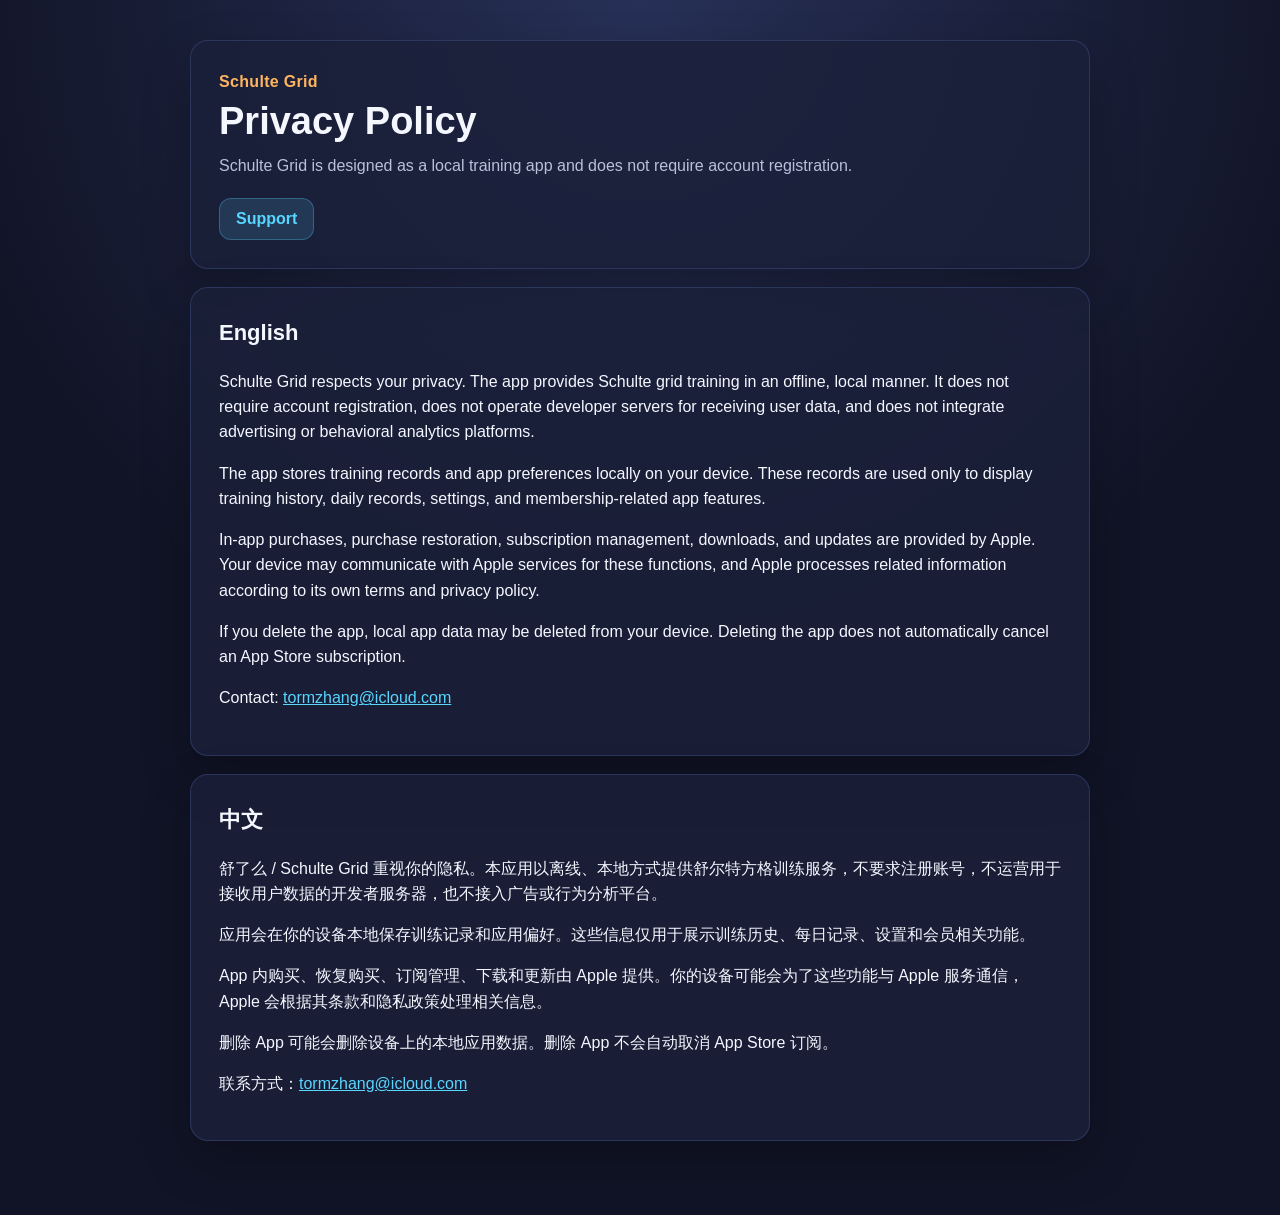
==== docs/privacy.html @ fb4a375d "Add files via upload" ====
<!doctype html>
<html lang="en">
<head>
  <meta charset="utf-8">
  <meta name="viewport" content="width=device-width, initial-scale=1">
  <title>Schulte Grid Privacy Policy</title>
  <link rel="stylesheet" href="styles.css">
</head>
<body>
  <main class="page">
    <section class="hero">
      <p class="eyebrow">Schulte Grid</p>
      <h1>Privacy Policy</h1>
      <p class="lead">Schulte Grid is designed as a local training app and does not require account registration.</p>
      <div class="actions">
        <a href="index.html">Support</a>
      </div>
    </section>

    <section class="section">
      <h2>English</h2>
      <p>Schulte Grid respects your privacy. The app provides Schulte grid training in an offline, local manner. It does not require account registration, does not operate developer servers for receiving user data, and does not integrate advertising or behavioral analytics platforms.</p>
      <p>The app stores training records and app preferences locally on your device. These records are used only to display training history, daily records, settings, and membership-related app features.</p>
      <p>In-app purchases, purchase restoration, subscription management, downloads, and updates are provided by Apple. Your device may communicate with Apple services for these functions, and Apple processes related information according to its own terms and privacy policy.</p>
      <p>If you delete the app, local app data may be deleted from your device. Deleting the app does not automatically cancel an App Store subscription.</p>
      <p>Contact: <a href="mailto:tormzhang@icloud.com">tormzhang@icloud.com</a></p>
    </section>

    <section class="section zh">
      <h2>中文</h2>
      <p>舒了么 / Schulte Grid 重视你的隐私。本应用以离线、本地方式提供舒尔特方格训练服务，不要求注册账号，不运营用于接收用户数据的开发者服务器，也不接入广告或行为分析平台。</p>
      <p>应用会在你的设备本地保存训练记录和应用偏好。这些信息仅用于展示训练历史、每日记录、设置和会员相关功能。</p>
      <p>App 内购买、恢复购买、订阅管理、下载和更新由 Apple 提供。你的设备可能会为了这些功能与 Apple 服务通信，Apple 会根据其条款和隐私政策处理相关信息。</p>
      <p>删除 App 可能会删除设备上的本地应用数据。删除 App 不会自动取消 App Store 订阅。</p>
      <p>联系方式：<a href="mailto:tormzhang@icloud.com">tormzhang@icloud.com</a></p>
    </section>
  </main>
</body>
</html>
---- docs/styles.css ----
:root {
  color-scheme: dark;
  --bg: #111426;
  --panel: rgba(27, 32, 58, 0.82);
  --text: #f5f7ff;
  --muted: #b9c1d9;
  --line: rgba(130, 160, 255, 0.18);
  --accent: #58d6ff;
  --accent-2: #ffb45f;
}

* {
  box-sizing: border-box;
}

body {
  margin: 0;
  font-family: -apple-system, BlinkMacSystemFont, "Segoe UI", sans-serif;
  background: radial-gradient(circle at top, #273057 0, var(--bg) 52%);
  color: var(--text);
  line-height: 1.58;
}

a {
  color: var(--accent);
}

.page {
  width: min(900px, calc(100% - 32px));
  margin: 0 auto;
  padding: 40px 0 56px;
}

.hero,
.section {
  background: var(--panel);
  border: 1px solid var(--line);
  border-radius: 18px;
  padding: 28px;
  margin-bottom: 18px;
  box-shadow: 0 20px 50px rgba(0, 0, 0, 0.24);
}

.eyebrow {
  margin: 0 0 6px;
  color: var(--accent-2);
  font-weight: 700;
  letter-spacing: 0.02em;
}

h1,
h2,
h3,
p {
  margin-top: 0;
}

h1 {
  font-size: 38px;
  line-height: 1.12;
  margin-bottom: 10px;
}

h2 {
  font-size: 22px;
  margin-bottom: 18px;
}

h3 {
  font-size: 17px;
  margin-bottom: 6px;
}

.lead {
  color: var(--muted);
  max-width: 680px;
}

.actions {
  display: flex;
  flex-wrap: wrap;
  gap: 10px;
  margin-top: 20px;
}

.actions a {
  display: inline-flex;
  align-items: center;
  justify-content: center;
  min-height: 42px;
  padding: 0 16px;
  border-radius: 12px;
  background: rgba(88, 214, 255, 0.14);
  border: 1px solid rgba(88, 214, 255, 0.28);
  text-decoration: none;
  font-weight: 700;
}

.item {
  border-top: 1px solid var(--line);
  padding-top: 16px;
  margin-top: 16px;
}

.item:first-of-type {
  border-top: 0;
  padding-top: 0;
  margin-top: 0;
}

.zh {
  font-family: -apple-system, BlinkMacSystemFont, "PingFang SC", "Microsoft YaHei", sans-serif;
}

.contact .note {
  color: var(--accent-2);
  font-size: 14px;
}

@media (max-width: 520px) {
  .page {
    width: min(100% - 24px, 900px);
    padding-top: 24px;
  }

  .hero,
  .section {
    padding: 22px;
    border-radius: 14px;
  }

  h1 {
    font-size: 31px;
  }
}
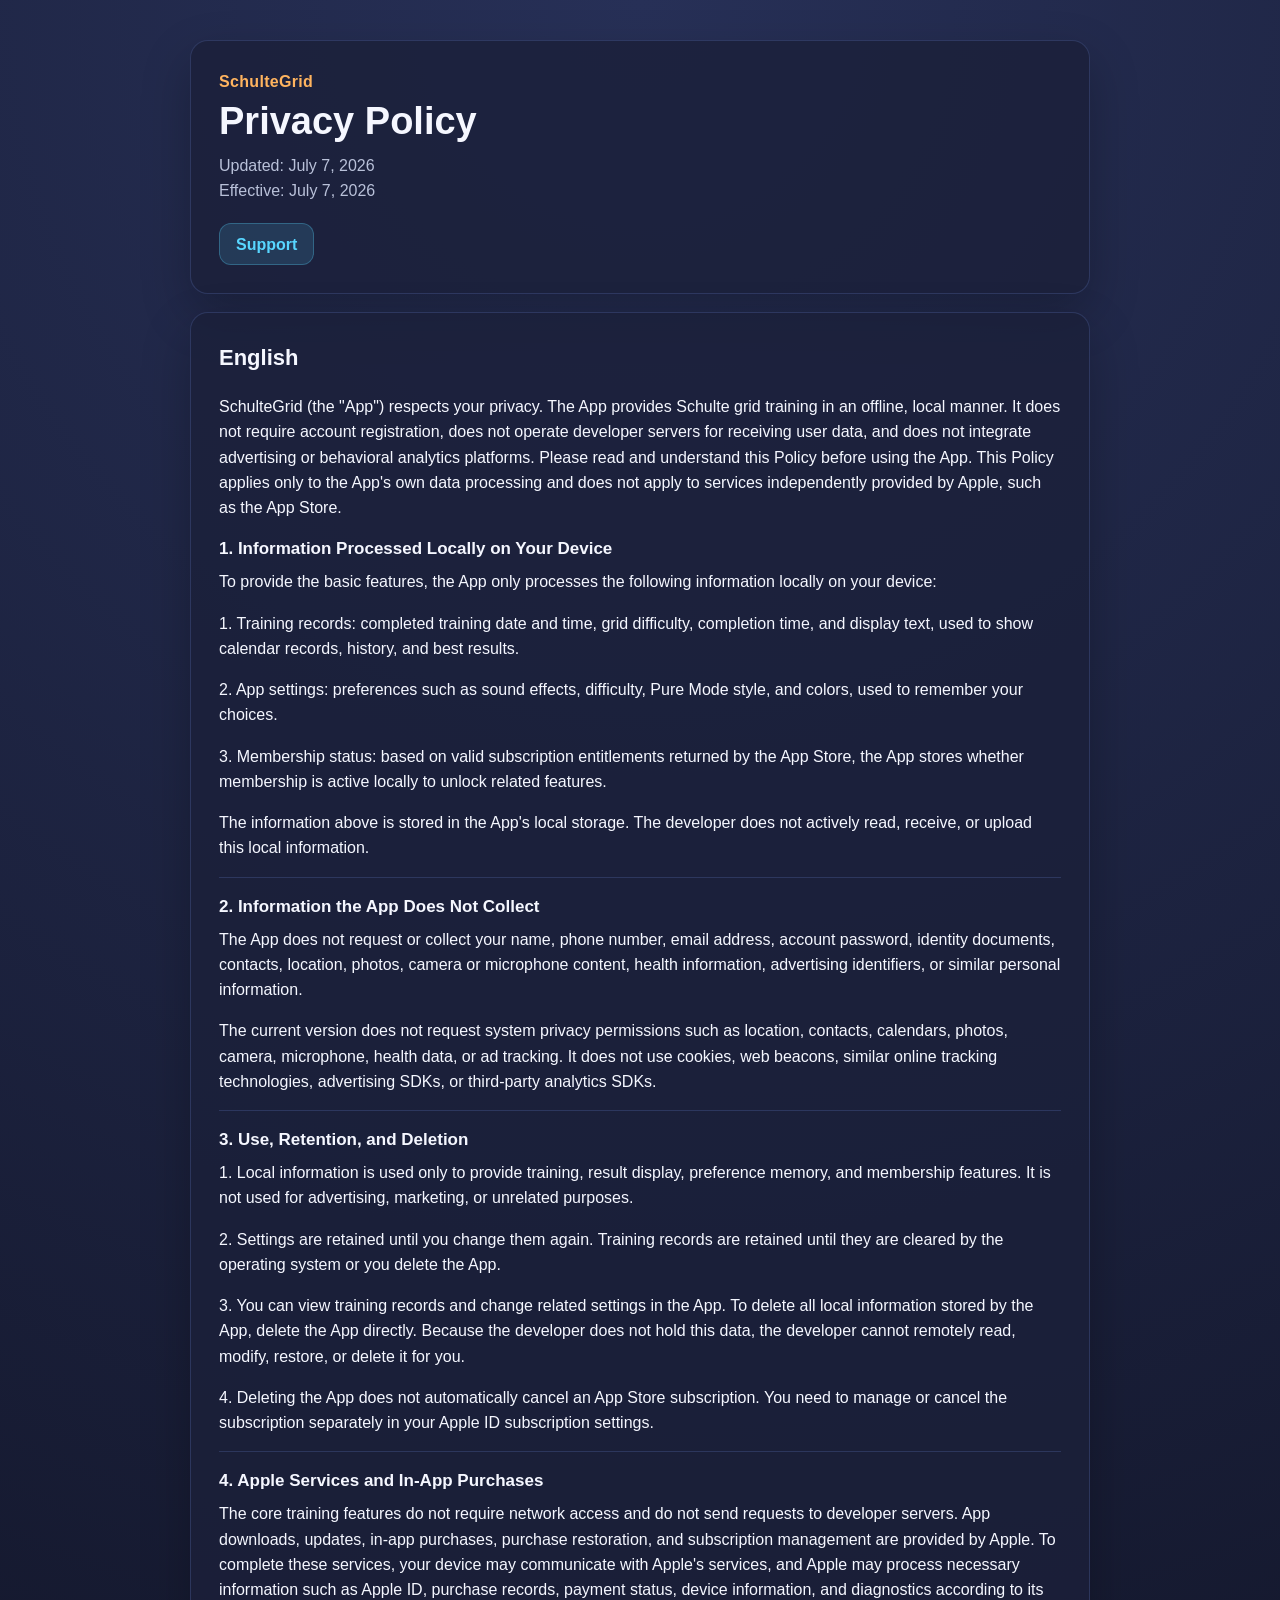
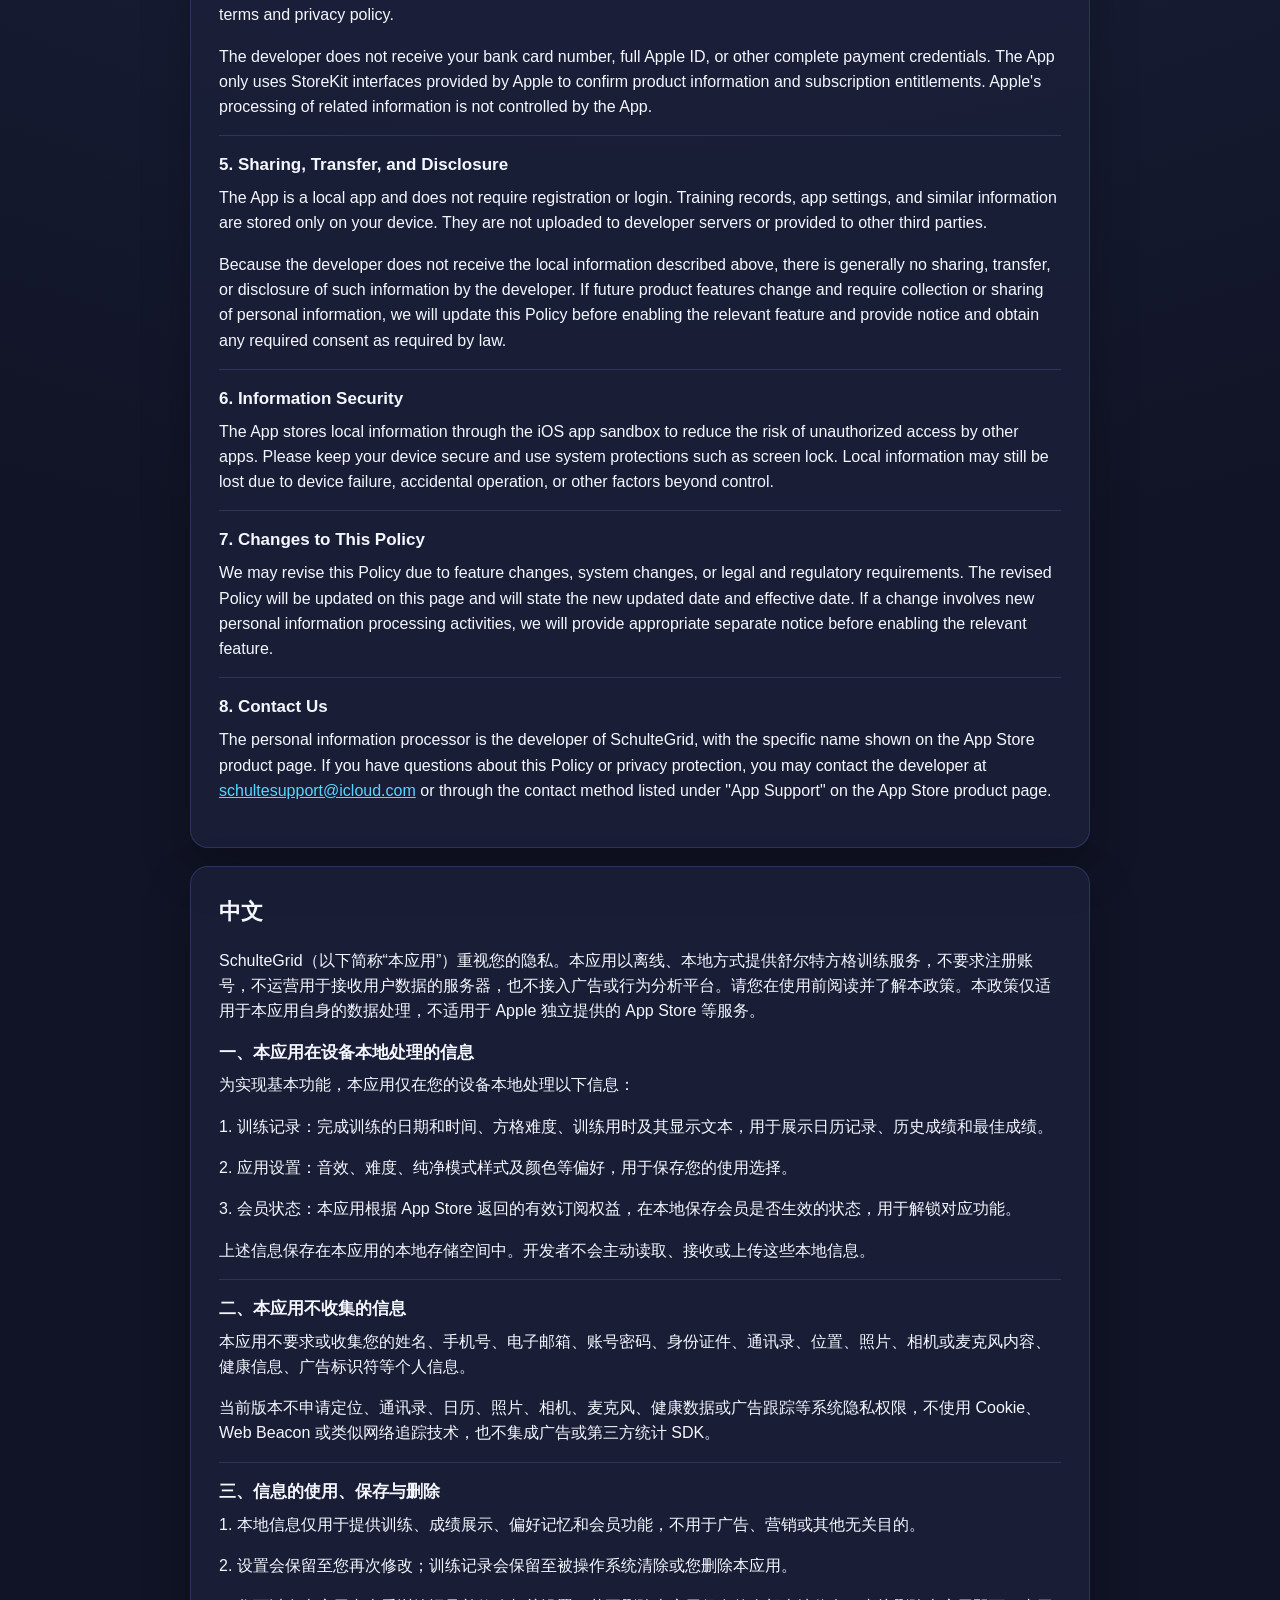
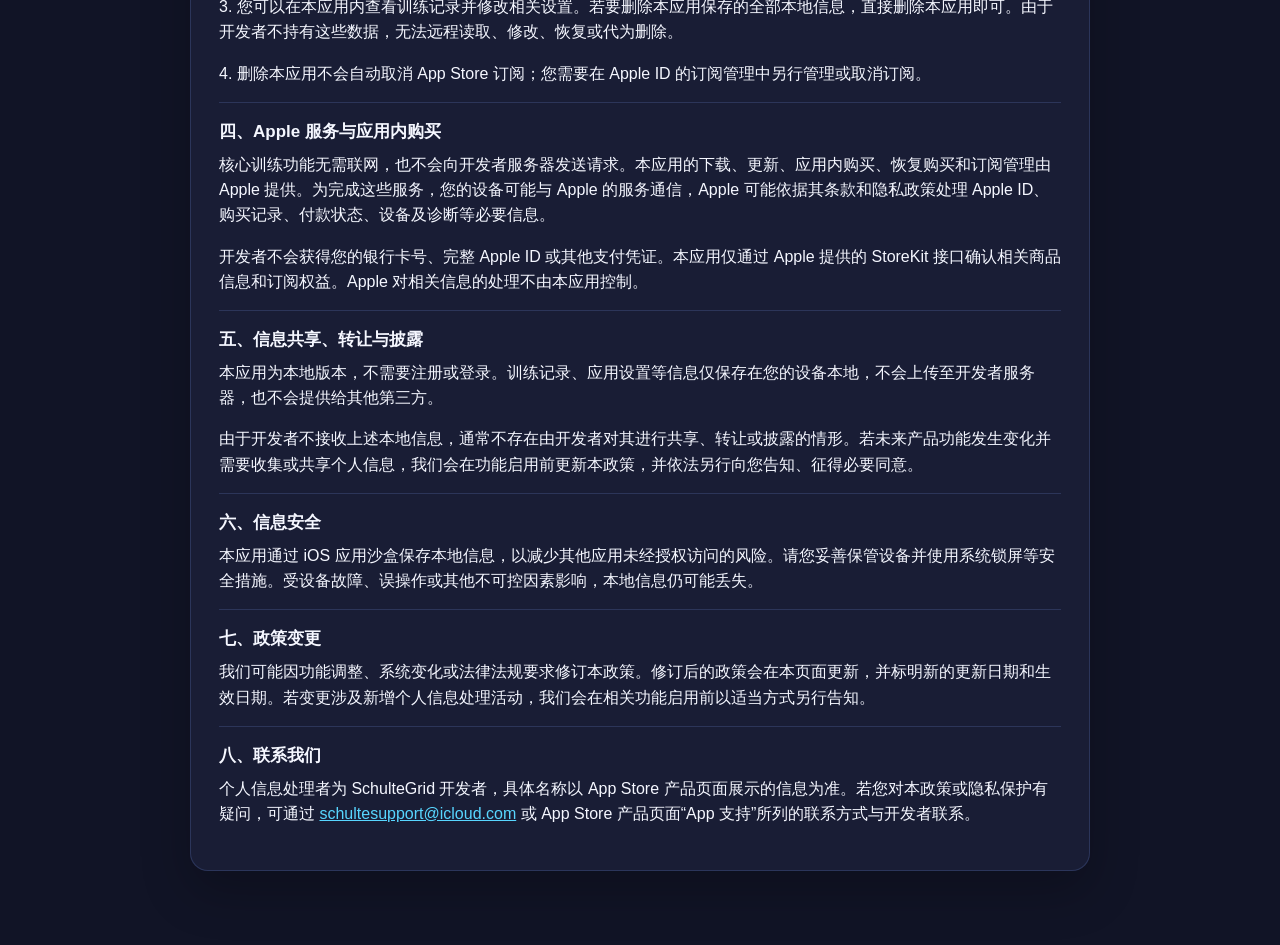
==== commit 2cee2a49: "Add files via upload" ====
--- a/docs/privacy.html
+++ b/docs/privacy.html
@@ -3,15 +3,15 @@
 <head>
   <meta charset="utf-8">
   <meta name="viewport" content="width=device-width, initial-scale=1">
-  <title>Schulte Grid Privacy Policy</title>
+  <title>SchulteGrid Privacy Policy</title>
   <link rel="stylesheet" href="styles.css">
 </head>
 <body>
   <main class="page">
     <section class="hero">
-      <p class="eyebrow">Schulte Grid</p>
+      <p class="eyebrow">SchulteGrid</p>
       <h1>Privacy Policy</h1>
-      <p class="lead">Schulte Grid is designed as a local training app and does not require account registration.</p>
+      <p class="lead">Updated: July 7, 2026<br>Effective: July 7, 2026</p>
       <div class="actions">
         <a href="index.html">Support</a>
       </div>
@@ -19,20 +19,112 @@
 
     <section class="section">
       <h2>English</h2>
-      <p>Schulte Grid respects your privacy. The app provides Schulte grid training in an offline, local manner. It does not require account registration, does not operate developer servers for receiving user data, and does not integrate advertising or behavioral analytics platforms.</p>
-      <p>The app stores training records and app preferences locally on your device. These records are used only to display training history, daily records, settings, and membership-related app features.</p>
-      <p>In-app purchases, purchase restoration, subscription management, downloads, and updates are provided by Apple. Your device may communicate with Apple services for these functions, and Apple processes related information according to its own terms and privacy policy.</p>
-      <p>If you delete the app, local app data may be deleted from your device. Deleting the app does not automatically cancel an App Store subscription.</p>
-      <p>Contact: <a href="mailto:tormzhang@icloud.com">tormzhang@icloud.com</a></p>
+      <p>SchulteGrid (the "App") respects your privacy. The App provides Schulte grid training in an offline, local manner. It does not require account registration, does not operate developer servers for receiving user data, and does not integrate advertising or behavioral analytics platforms. Please read and understand this Policy before using the App. This Policy applies only to the App's own data processing and does not apply to services independently provided by Apple, such as the App Store.</p>
+
+      <div class="item">
+        <h3>1. Information Processed Locally on Your Device</h3>
+        <p>To provide the basic features, the App only processes the following information locally on your device:</p>
+        <p>1. Training records: completed training date and time, grid difficulty, completion time, and display text, used to show calendar records, history, and best results.</p>
+        <p>2. App settings: preferences such as sound effects, difficulty, Pure Mode style, and colors, used to remember your choices.</p>
+        <p>3. Membership status: based on valid subscription entitlements returned by the App Store, the App stores whether membership is active locally to unlock related features.</p>
+        <p>The information above is stored in the App's local storage. The developer does not actively read, receive, or upload this local information.</p>
+      </div>
+
+      <div class="item">
+        <h3>2. Information the App Does Not Collect</h3>
+        <p>The App does not request or collect your name, phone number, email address, account password, identity documents, contacts, location, photos, camera or microphone content, health information, advertising identifiers, or similar personal information.</p>
+        <p>The current version does not request system privacy permissions such as location, contacts, calendars, photos, camera, microphone, health data, or ad tracking. It does not use cookies, web beacons, similar online tracking technologies, advertising SDKs, or third-party analytics SDKs.</p>
+      </div>
+
+      <div class="item">
+        <h3>3. Use, Retention, and Deletion</h3>
+        <p>1. Local information is used only to provide training, result display, preference memory, and membership features. It is not used for advertising, marketing, or unrelated purposes.</p>
+        <p>2. Settings are retained until you change them again. Training records are retained until they are cleared by the operating system or you delete the App.</p>
+        <p>3. You can view training records and change related settings in the App. To delete all local information stored by the App, delete the App directly. Because the developer does not hold this data, the developer cannot remotely read, modify, restore, or delete it for you.</p>
+        <p>4. Deleting the App does not automatically cancel an App Store subscription. You need to manage or cancel the subscription separately in your Apple ID subscription settings.</p>
+      </div>
+
+      <div class="item">
+        <h3>4. Apple Services and In-App Purchases</h3>
+        <p>The core training features do not require network access and do not send requests to developer servers. App downloads, updates, in-app purchases, purchase restoration, and subscription management are provided by Apple. To complete these services, your device may communicate with Apple's services, and Apple may process necessary information such as Apple ID, purchase records, payment status, device information, and diagnostics according to its terms and privacy policy.</p>
+        <p>The developer does not receive your bank card number, full Apple ID, or other complete payment credentials. The App only uses StoreKit interfaces provided by Apple to confirm product information and subscription entitlements. Apple's processing of related information is not controlled by the App.</p>
+      </div>
+
+      <div class="item">
+        <h3>5. Sharing, Transfer, and Disclosure</h3>
+        <p>The App is a local app and does not require registration or login. Training records, app settings, and similar information are stored only on your device. They are not uploaded to developer servers or provided to other third parties.</p>
+        <p>Because the developer does not receive the local information described above, there is generally no sharing, transfer, or disclosure of such information by the developer. If future product features change and require collection or sharing of personal information, we will update this Policy before enabling the relevant feature and provide notice and obtain any required consent as required by law.</p>
+      </div>
+
+      <div class="item">
+        <h3>6. Information Security</h3>
+        <p>The App stores local information through the iOS app sandbox to reduce the risk of unauthorized access by other apps. Please keep your device secure and use system protections such as screen lock. Local information may still be lost due to device failure, accidental operation, or other factors beyond control.</p>
+      </div>
+
+      <div class="item">
+        <h3>7. Changes to This Policy</h3>
+        <p>We may revise this Policy due to feature changes, system changes, or legal and regulatory requirements. The revised Policy will be updated on this page and will state the new updated date and effective date. If a change involves new personal information processing activities, we will provide appropriate separate notice before enabling the relevant feature.</p>
+      </div>
+
+      <div class="item">
+        <h3>8. Contact Us</h3>
+        <p>The personal information processor is the developer of SchulteGrid, with the specific name shown on the App Store product page. If you have questions about this Policy or privacy protection, you may contact the developer at <a href="mailto:schultesupport@icloud.com">schultesupport@icloud.com</a> or through the contact method listed under "App Support" on the App Store product page.</p>
+      </div>
     </section>
 
     <section class="section zh">
       <h2>中文</h2>
-      <p>舒了么 / Schulte Grid 重视你的隐私。本应用以离线、本地方式提供舒尔特方格训练服务，不要求注册账号，不运营用于接收用户数据的开发者服务器，也不接入广告或行为分析平台。</p>
-      <p>应用会在你的设备本地保存训练记录和应用偏好。这些信息仅用于展示训练历史、每日记录、设置和会员相关功能。</p>
-      <p>App 内购买、恢复购买、订阅管理、下载和更新由 Apple 提供。你的设备可能会为了这些功能与 Apple 服务通信，Apple 会根据其条款和隐私政策处理相关信息。</p>
-      <p>删除 App 可能会删除设备上的本地应用数据。删除 App 不会自动取消 App Store 订阅。</p>
-      <p>联系方式：<a href="mailto:tormzhang@icloud.com">tormzhang@icloud.com</a></p>
+      <p>SchulteGrid（以下简称“本应用”）重视您的隐私。本应用以离线、本地方式提供舒尔特方格训练服务，不要求注册账号，不运营用于接收用户数据的服务器，也不接入广告或行为分析平台。请您在使用前阅读并了解本政策。本政策仅适用于本应用自身的数据处理，不适用于 Apple 独立提供的 App Store 等服务。</p>
+
+      <div class="item">
+        <h3>一、本应用在设备本地处理的信息</h3>
+        <p>为实现基本功能，本应用仅在您的设备本地处理以下信息：</p>
+        <p>1. 训练记录：完成训练的日期和时间、方格难度、训练用时及其显示文本，用于展示日历记录、历史成绩和最佳成绩。</p>
+        <p>2. 应用设置：音效、难度、纯净模式样式及颜色等偏好，用于保存您的使用选择。</p>
+        <p>3. 会员状态：本应用根据 App Store 返回的有效订阅权益，在本地保存会员是否生效的状态，用于解锁对应功能。</p>
+        <p>上述信息保存在本应用的本地存储空间中。开发者不会主动读取、接收或上传这些本地信息。</p>
+      </div>
+
+      <div class="item">
+        <h3>二、本应用不收集的信息</h3>
+        <p>本应用不要求或收集您的姓名、手机号、电子邮箱、账号密码、身份证件、通讯录、位置、照片、相机或麦克风内容、健康信息、广告标识符等个人信息。</p>
+        <p>当前版本不申请定位、通讯录、日历、照片、相机、麦克风、健康数据或广告跟踪等系统隐私权限，不使用 Cookie、Web Beacon 或类似网络追踪技术，也不集成广告或第三方统计 SDK。</p>
+      </div>
+
+      <div class="item">
+        <h3>三、信息的使用、保存与删除</h3>
+        <p>1. 本地信息仅用于提供训练、成绩展示、偏好记忆和会员功能，不用于广告、营销或其他无关目的。</p>
+        <p>2. 设置会保留至您再次修改；训练记录会保留至被操作系统清除或您删除本应用。</p>
+        <p>3. 您可以在本应用内查看训练记录并修改相关设置。若要删除本应用保存的全部本地信息，直接删除本应用即可。由于开发者不持有这些数据，无法远程读取、修改、恢复或代为删除。</p>
+        <p>4. 删除本应用不会自动取消 App Store 订阅；您需要在 Apple ID 的订阅管理中另行管理或取消订阅。</p>
+      </div>
+
+      <div class="item">
+        <h3>四、Apple 服务与应用内购买</h3>
+        <p>核心训练功能无需联网，也不会向开发者服务器发送请求。本应用的下载、更新、应用内购买、恢复购买和订阅管理由 Apple 提供。为完成这些服务，您的设备可能与 Apple 的服务通信，Apple 可能依据其条款和隐私政策处理 Apple ID、购买记录、付款状态、设备及诊断等必要信息。</p>
+        <p>开发者不会获得您的银行卡号、完整 Apple ID 或其他支付凭证。本应用仅通过 Apple 提供的 StoreKit 接口确认相关商品信息和订阅权益。Apple 对相关信息的处理不由本应用控制。</p>
+      </div>
+
+      <div class="item">
+        <h3>五、信息共享、转让与披露</h3>
+        <p>本应用为本地版本，不需要注册或登录。训练记录、应用设置等信息仅保存在您的设备本地，不会上传至开发者服务器，也不会提供给其他第三方。</p>
+        <p>由于开发者不接收上述本地信息，通常不存在由开发者对其进行共享、转让或披露的情形。若未来产品功能发生变化并需要收集或共享个人信息，我们会在功能启用前更新本政策，并依法另行向您告知、征得必要同意。</p>
+      </div>
+
+      <div class="item">
+        <h3>六、信息安全</h3>
+        <p>本应用通过 iOS 应用沙盒保存本地信息，以减少其他应用未经授权访问的风险。请您妥善保管设备并使用系统锁屏等安全措施。受设备故障、误操作或其他不可控因素影响，本地信息仍可能丢失。</p>
+      </div>
+
+      <div class="item">
+        <h3>七、政策变更</h3>
+        <p>我们可能因功能调整、系统变化或法律法规要求修订本政策。修订后的政策会在本页面更新，并标明新的更新日期和生效日期。若变更涉及新增个人信息处理活动，我们会在相关功能启用前以适当方式另行告知。</p>
+      </div>
+
+      <div class="item">
+        <h3>八、联系我们</h3>
+        <p>个人信息处理者为 SchulteGrid 开发者，具体名称以 App Store 产品页面展示的信息为准。若您对本政策或隐私保护有疑问，可通过 <a href="mailto:schultesupport@icloud.com">schultesupport@icloud.com</a> 或 App Store 产品页面“App 支持”所列的联系方式与开发者联系。</p>
+      </div>
     </section>
   </main>
 </body>
